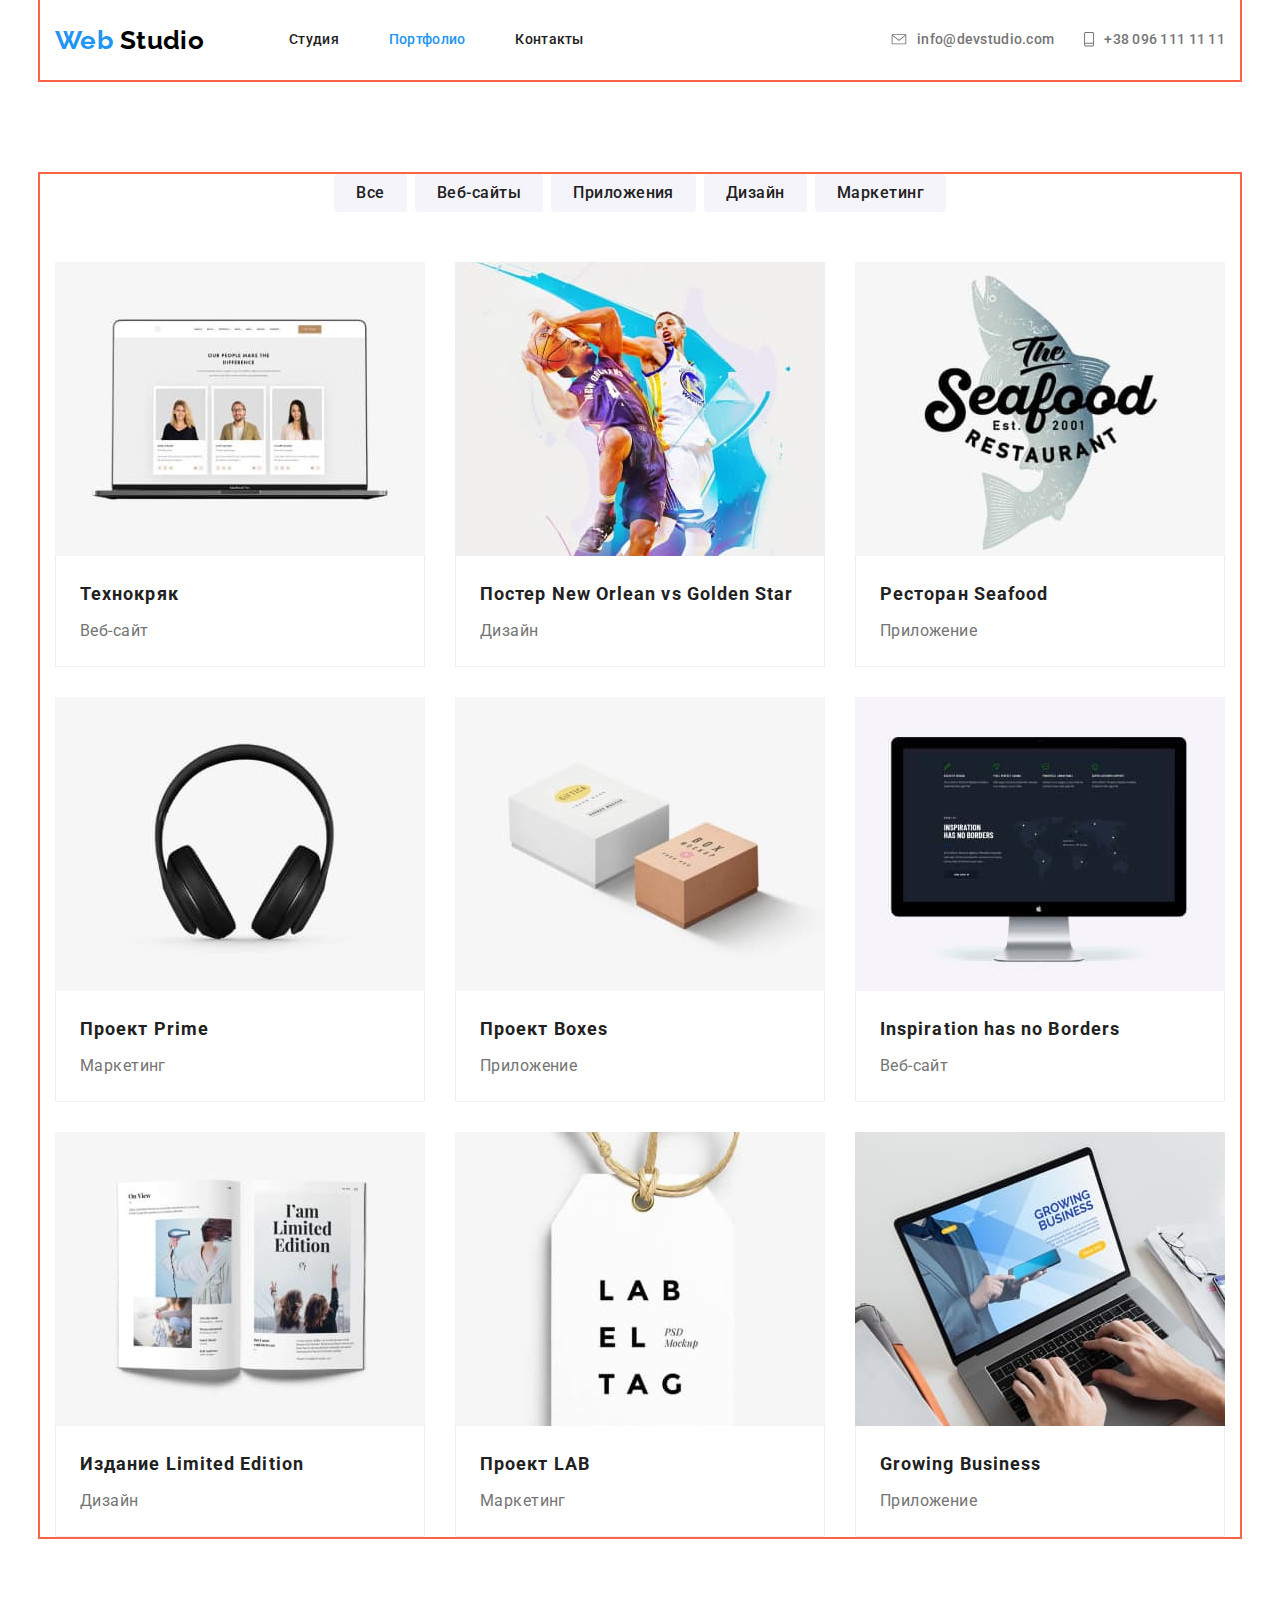
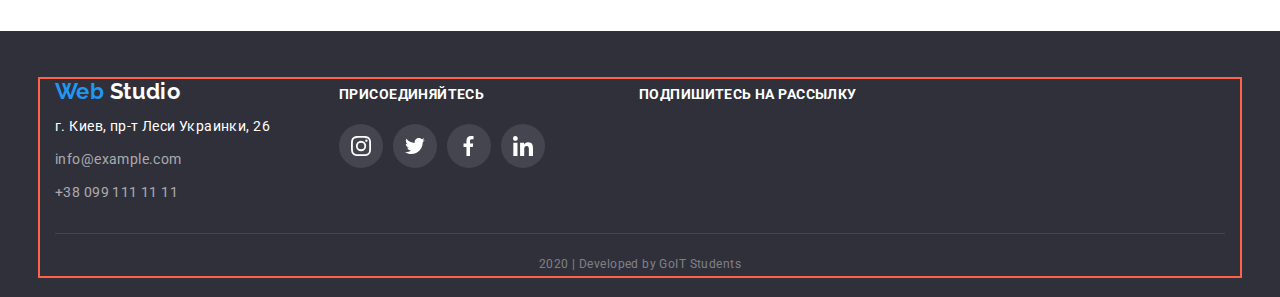
==== portfolio.html @ c9f75ea1 "Обновляет areas и 1 карту в портфолио" ====
<!DOCTYPE html>
<html lang="ru">
  <head>
    <meta charset="UTF-8" />
    <meta name="viewport" content="width=device-width, initial-scale=1.0" />
    <title>Web Studio</title>
    <link
      href="https://fonts.googleapis.com/css2?family=Raleway:wght@700&family=Roboto:wght@400;500;700;900&display=swap"
      rel="stylesheet"
    />
    <link
      rel="stylesheet"
      href="https://cdnjs.cloudflare.com/ajax/libs/modern-normalize/0.6.0/modern-normalize.min.css"
    />
    <link rel="stylesheet" href="./css/style.css" />
  </head>

  <body>
    <!-- Шапка сайта-->
    <header class="header">
      <div class="container header">
        <nav class="main-nav">
          <a href="./index.html" class="header-logo link"
            ><span>Web</span> Studio</a
          >
          <ul class="site-nav list">
            <li class="item"><a href="./index.html" class="link">Студия</a></li>
            <li class="item">
              <a href="" class="link current">Портфолио</a>
            </li>
            <li class="item"><a href="" class="link">Контакты</a></li>
          </ul>
        </nav>

        <ul class="header-contacts list">
          <li class="item">
            <a href="mailto:info@devstudio.com" class="link">
              <svg width="16" height="11" class="contacts-icon">
                <use href="./images/sprite4.svg#icon-envelope"></use>
              </svg>
              info@devstudio.com
            </a>
          </li>
          <li class="item">
            <a href="tel:+380961111111" class="link">
              <svg width="10" height="15" class="contacts-icon">
                <use href="./images/sprite4.svg#icon-phone"></use>
              </svg>
              +38 096 111 11 11
            </a>
          </li>
        </ul>
      </div>
    </header>
    <main>
      <!--Категории-->
      <section class="section portfolio">
        <h1 class="section-title portfolio visually-hidden">Портфолио</h1>
        <div class="container">
          <ul class="categories-list list">
            <li class="item">
              <button type="button" class="button">Все</button>
            </li>
            <li class="item">
              <button type="button" class="button">Веб-сайты</button>
            </li>
            <li class="item">
              <button type="button" class="button">Приложения</button>
            </li>
            <li class="item">
              <button type="button" class="button">Дизайн</button>
            </li>
            <li class="item">
              <button type="button" class="button">Маркетинг</button>
            </li>
          </ul>

          <!--Примеры работ-->

          <ul class="portfolio-list list">
            <li class="item">
              <a href="" class="link card">
                <div class="card-thumb">
                  <img
                    class="portfolio-img"
                    src="./images/portfolio/1technokriak.jpg"
                    alt="Технокряк"
                    width="370"
                    height="294"
                  />

                  <p class="description">
                    Технокряк это современная площадка распространения
                    коронавируса. Компании используют эту платформу для
                    цифрового шпионажа и атак на защищённые сервера конкурентов.
                  </p>
                </div>
                <div class="card-content">
                  <h2 class="name">Технокряк</h2>
                  <p class="type">Веб-сайт</p>
                </div>
              </a>
            </li>
            <li class="item">
              <a href="" class="link card">
                <img
                  class="portfolio-img"
                  src="./images/portfolio/2neworlean.jpg"
                  alt="Постер Нью Орлеан вс Голден Стар"
                  width="370"
                  height="294"
                />
                <div class="card-content">
                  <h2 class="name">Постер New Orlean vs Golden Star</h2>
                  <p class="type">Дизайн</p>

                  <!--  
                  <p class="description">
                  Технокряк это современная площадка распространения
                  коронавируса. Компании используют эту платформу для цифрового
                  шпионажа и атак на защищённые сервера конкурентов.
                  </p> -->
                </div>
              </a>
            </li>
            <li class="item">
              <a href="" class="link card">
                <img
                  class="portfolio-img"
                  src="./images/portfolio/3seafood.jpg"
                  alt="Ресторан Сифуд"
                  width="370"
                  height="294"
                />
                <div class="card-content">
                  <h2 class="name">Ресторан Seafood</h2>
                  <p class="type">Приложение</p>

                  <!-- <p class="description"> 
                  Технокряк это современная площадка распространения
                  коронавируса. Компании используют эту платформу для цифрового
                  шпионажа и атак на защищённые сервера конкурентов.
                </p> -->
                </div>
              </a>
            </li>
            <li class="item">
              <a href="" class="link card">
                <img
                  class="portfolio-img"
                  src="./images/portfolio/4prime.jpg"
                  alt="Проект Прайм"
                  width="370"
                  height="294"
                />
                <div class="card-content">
                  <h2 class="name">Проект Prime</h2>
                  <p class="type">Маркетинг</p>

                  <!-- <p class="description">
                  Технокряк это современная площадка распространения
                  коронавируса. Компании используют эту платформу для цифрового
                  шпионажа и атак на защищённые сервера конкурентов.
                </p> -->
                </div>
              </a>
            </li>
            <li class="item">
              <a href="" class="link card">
                <img
                  class="portfolio-img"
                  src="./images/portfolio/5boxes.jpg"
                  alt="Проект Боксес"
                  width="370"
                  height="294"
                />
                <div class="card-content">
                  <h2 class="name">Проект Boxes</h2>
                  <p class="type">Приложение</p>

                  <!-- <p class="description">
                  Технокряк это современная площадка распространения
                  коронавируса. Компании используют эту платформу для цифрового
                  шпионажа и атак на защищённые сервера конкурентов.
                </p> -->
                </div>
              </a>
            </li>
            <li class="item">
              <a href="" class="link card">
                <img
                  class="portfolio-img"
                  src="./images/portfolio/6inspiration.jpg"
                  alt="Десктоп с сайтом"
                  width="370"
                  height="294"
                />
                <div class="card-content">
                  <h2 class="name">Inspiration has no Borders</h2>
                  <p class="type">Веб-сайт</p>

                  <!-- <p class="description">
                  Технокряк это современная площадка распространения
                  коронавируса. Компании используют эту платформу для цифрового
                  шпионажа и атак на защищённые сервера конкурентов.
                </p> -->
                </div>
              </a>
            </li>
            <li class="item">
              <a href="" class="link card">
                <img
                  class="portfolio-img"
                  src="./images/portfolio/7limitededition.jpg"
                  alt="Издание Лимитед Эдишн"
                  width="370"
                  height="294"
                />
                <div class="card-content">
                  <h2 class="name">Издание Limited Edition</h2>
                  <p class="type">Дизайн</p>

                  <!-- <p class="description">
                  Технокряк это современная площадка распространения
                  коронавируса. Компании используют эту платформу для цифрового
                  шпионажа и атак на защищённые сервера конкурентов.
                </p> -->
                </div>
              </a>
            </li>
            <li class="item">
              <a href="" class="link card">
                <img
                  class="portfolio-img"
                  src="./images/portfolio/8lab.jpg"
                  alt="Проект ЛЭБ"
                  width="370"
                  height="294"
                />
                <div class="card-content">
                  <h2 class="name">Проект LAB</h2>
                  <p class="type">Маркетинг</p>
                  <!-- <p class="description">
                  Технокряк это современная площадка распространения
                  коронавируса. Компании используют эту платформу для цифрового
                  шпионажа и атак на защищённые сервера конкурентов.
                </p> -->
                </div>
              </a>
            </li>
            <li class="item">
              <a href="" class="link card">
                <img
                  class="portfolio-img"
                  src="./images/portfolio/9growingbusiness.jpg"
                  alt="Приложение Растущий Бизнес"
                  width="370"
                  height="294"
                />
                <div class="card-content">
                  <h2 class="name">Growing Business</h2>
                  <p class="type">Приложение</p>
                  <!-- <p class="description">
                  Технокряк это современная площадка распространения
                  коронавируса. Компании используют эту платформу для цифрового
                  шпионажа и атак на защищённые сервера конкурентов.
                </p> -->
                </div>
              </a>
            </li>
          </ul>
        </div>
      </section>
    </main>
    <!--Футер-->
    <footer class="footer">
      <div class="container">
        <div class="footer-content">
          <div class="footer-contacts">
            <a href="./index.html" class="footer-logo link">
              <span>Web</span> Studio</a
            >
            <address class="footer-address">
              <p class="city-address">г. Киев, пр-т Леси Украинки, 26</p>
              <a href="mailto:info@example.com" class="link"
                >info@example.com</a
              >
              <a href="phone:+380991111111" class="link">+38 099 111 11 11</a>
            </address>
          </div>
          <div class="join-social-networks">
            <p class="footer-call-to-action">присоединяйтесь</p>
            <ul class="list footer-social-networks">
              <li class="soc-item">
                <a href="" aria-label="Ссылка на Instagram" class="soc-button">
                  <svg width="20" height="20">
                    <use href="./images/sprite4.svg#icon-instagram"></use>
                  </svg>
                </a>
              </li>
              <li class="soc-item">
                <a href="" aria-label="Ссылка на Twitter" class="soc-button">
                  <svg width="20" height="20">
                    <use href="./images/sprite4.svg#icon-twitter"></use>
                  </svg>
                </a>
              </li>
              <li class="soc-item">
                <a href="" aria-label="Ссылка на Facebook" class="soc-button">
                  <svg width="20" height="20">
                    <use href="./images/sprite4.svg#icon-facebook"></use>
                  </svg>
                </a>
              </li>
              <li class="soc-item">
                <a href="" aria-label="Ссылка на LinkedIn" class="soc-button"
                  ><svg width="20" height="20">
                    <use href="./images/sprite4.svg#icon-linkedin"></use>
                  </svg>
                </a>
              </li>
            </ul>
          </div>

          <div class="subscribe">
            <p class="footer-call-to-action">подпишитесь на рассылку</p>
            <!--Форма подписки-->
          </div>
        </div>

        <p class="footer-copyright">2020 | Developed by GoIT Students</p>
      </div>
    </footer>
  </body>
</html>
---- css/style.css ----
/* основной цвет фона белый  #FFFFFF  */
/* цвет фона за макетом  #E5E5E5  */
/* цвет фона заголовков чем мы занимаемся rgba(47, 48, 58, 0.8) */
/* цвет фона команды  #F5F4FA  */
/* цвет фона футера  #2F303A */
/* черный цвет лого #000000 */
/* основной цвет заголовка #212121 */
/* основной цвет текста #757575 */
/* белый #FFFFFF  */
/* акцент #2196F3 */
/* цвет логотипов клиентов #AFB1B8 */
/* цвет рамки в карточках портфолио #EEEEEE */
/* цвет контактов в футере  rgba(255, 255, 255, 0.6) */
/* цвет копирайта на футере rgba(255, 255, 255, 0.4) */
/* цвет фона иконок соцсетей в футере rgba(255, 255, 255, 0.1) */

:root {
  --primary-white-color: #ffffff;
  --secondary-background-color: #f5f4fa;
  --background-areas-title: rgba(47, 48, 58, 0.8);
  --footer-background-color: #2f303a;
  --background-behind-layout: #e5e5e5;
  --logo-black-color: #000000;
  --title-text-color: #212121;
  --primary-text-color: #757575;
  --accent-color: #2196f3;
  --clients-icons-color: #afb1b8;
  --portfolio-card-border: #eeeeee;
  --footer-contacts-color: rgba(255, 255, 255, 0.6);
  --footer-copyright-color: rgba(255, 255, 255, 0.4);
  --footer-icon-background: rgba(255, 255, 255, 0.1);
}

/* Общий стиль страницы */

body {
  background-color: var(--primary-white-color);
  color: var(--primary-text-color);

  font-family: Roboto, sans-serif;

  font-weight: 400;
  font-size: 14px;
  line-height: 1.71;
  letter-spacing: 0.03em;
}

.link {
  text-decoration: none;
}

.list {
  padding: 0;
  margin: 0;
  list-style: none;
}

.container {
  margin-left: auto;
  margin-right: auto;
  width: 1200px;
  padding-left: 15px;
  padding-right: 15px;
  outline: 2px solid tomato;
}

img {
  display: block;
  max-width: 100%;
  height: auto;
}

.visually-hidden {
  position: absolute;
  width: 1px;
  height: 1px;
  margin: -1px;
  border: 0;
  padding: 0;
  clip: rect(0 0 0 0);
  overflow: hidden;
}

/* Header */
.header.container {
  display: flex;
}
.main-nav {
  display: flex;
  align-items: center;
}
.header-logo {
  color: var(--logo-black-color);
  font-family: Raleway, sans-serif;

  font-weight: 700;
  font-size: 26px;
  line-height: 1.19;
}

.header-logo span {
  color: var(--accent-color);
}

/* Site nav */
.site-nav {
  display: flex;
  margin-left: 85px;
}

.site-nav .item:not(:last-child) {
  margin-right: 50px;
}

.site-nav .link {
  display: block;
  padding-top: 32px;
  padding-bottom: 32px;

  color: var(--title-text-color);

  font-weight: 500;
  line-height: 1.14;
  letter-spacing: 0.02em;
}

.site-nav .link:hover,
.site-nav .link:focus {
  color: var(--accent-color);
}

.site-nav .link.current {
  color: var(--accent-color);
}

/* Header contacts */

.header-contacts {
  display: inline-flex;
  align-items: center;
  margin-left: auto;
}

.header-contacts .item + .item {
  margin-left: 30px;
}

.header-contacts .link {
  display: flex;
  align-items: center;
  padding-top: 32px;
  padding-bottom: 32px;

  color: var(--primary-text-color);
  font-weight: 500;
  line-height: 1.14;
  letter-spacing: 0.02em;
}

.header-contacts .link:hover,
.header-contacts .link:focus {
  color: var(--accent-color);
  --color4: var(--accent-color);
}

.header-contacts .link {
  display: flex;
  align-items: center;
  --color4: var(--primary-text-color);
}
.contacts-icon {
  margin-right: 10px;
}

/* Hero */
.hero {
  text-align: center;
}

/* Overlay */
.overlay {
  max-width: 1600px;
  height: 600px;
  margin-left: auto;
  margin-right: auto;
  background-image: linear-gradient(
      rgba(47, 48, 58, 0.8),
      rgba(47, 48, 58, 0.8)
    ),
    url(../images/hero-background.jpg);

  background-repeat: no-repeat;
  background-position: center;
  background-size: cover;
}

.hero-title {
  margin-top: 0;
  margin-bottom: 30px;
  padding-top: 200px;
  color: var(--primary-white-color);
  font-weight: 900;
  font-size: 44px;
  line-height: 1.36;
  letter-spacing: 0.06em;
  text-transform: uppercase;
}

/* Button */

.button {
  display: inline-block;
  border-radius: 4px;
  padding: 10px 32px;
  min-width: 200px;

  color: var(--title-text-color);
  background-color: var(--secondary-background-color);

  font-weight: 700;
  font-size: 16px;
  line-height: 1.88;
  letter-spacing: 0.06em;
  text-align: center;
}

.button.primary {
  color: var(--primary-white-color);
  background-color: var(--accent-color);
}

.button.primary:hover,
.button.primary:focus {
  color: var(--accent-color);
  background-color: var(--primary-white-color);
}

/* Section */

.section {
  padding-top: 94px;
  padding-bottom: 94px;
}
/* .section.bottom-padding {
  padding-top: 0;
  padding-bottom: 94px;
} */

.section-title {
  margin-top: 0;
  margin-bottom: 50px;
  text-align: center;

  color: var(--title-text-color);

  font-weight: 700;
  font-size: 36px;
  line-height: 1.16;
}

/* Features */

.features-list {
  display: flex;
}

.features-list .item + .item {
  margin-left: 30px;
}

.features .title {
  margin-top: 0;
  margin-bottom: 10px;

  color: var(--title-text-color);

  font-weight: 700;
  font-size: 14px;
  line-height: 1.14;
  text-transform: uppercase;
}

.features p {
  margin-top: 0;
  margin-bottom: 0;
}

.features-icon {
  display: flex;
  justify-content: center;
  align-items: center;
  margin-bottom: 30px;

  height: 120px;
  border-radius: 4px;
  background-color: var(--secondary-background-color);
}

/* Areas */

.areas-list {
  display: flex;
}
.area-img {
  display: block;
  overflow: hidden;
}

.areas-list .item + .item {
  margin-left: 30px;
}

.areas-list > .item {
  position: relative;
  text-align: center;
}

.areas-title {
  position: absolute;
  bottom: 0;
  left: 0;
  display: block;
  margin: 0;
  padding: 27px 0;

  width: 100%;
  height: 70px;

  color: var(--primary-white-color);
  background-color: var(--background-areas-title);

  font-weight: 700;
  font-size: 14px;
  line-height: 1.14;
  text-transform: uppercase;
}

/* Team */
.team {
  background-color: var(--secondary-background-color);
}
.team-list {
  display: flex;
}

.team-list .item {
  box-shadow: 0px 2px 1px rgba(0, 0, 0, 0.2), 0px 1px 1px rgba(0, 0, 0, 0.14),
    0px 1px 3px rgba(0, 0, 0, 0.12);
  overflow: hidden;
  background-color: var(--primary-white-color);
  text-align: center;
}

.team-list .item + .item {
  margin-left: 30px;
}
.team-img {
  display: block;
  margin-bottom: 30px;
}
.team .name {
  margin-top: 0;
  margin-bottom: 10px;

  color: var(--title-text-color);

  font-weight: 500;
  font-size: 16px;
  line-height: 1.18;
}

.team .profession {
  margin-top: 0;
  margin-bottom: 16px;

  font-size: 16px;
  line-height: 1.18;
}

.social-networks-list {
  display: flex;
  padding-bottom: 24px;
  justify-content: center;
}

.social-networks-list .soc-item:not(:last-child) {
  margin-right: 10px;
}

.soc-button {
  display: flex;
  justify-content: center;
  align-items: center;
  width: 44px;
  height: 44px;
  border-radius: 50%;
  fill: var(--clients-icons-color);
}
.soc-button:hover,
.soc-button:focus {
  --color3: var(--primary-white-color);
  background-color: var(--accent-color);
}

/* Clients */
.clients-list {
  display: flex;
}

.clients-list .item + .item {
  margin-left: 30px;
}

.client-icon {
  display: flex;
  justify-content: center;
  align-items: center;

  height: 90px;
  min-width: 170px;

  fill: var(--clients-icons-color);

  border: 1px solid var(--clients-icons-color);
  border-radius: 4px;
}

.client-icon:hover,
.client-icon:focus {
  --color3: var(--accent-color);
  border-color: var(--accent-color);
}

/* Footer */
.footer-content {
  display: flex;
  align-items: baseline;
  padding-bottom: 28px;
}

.footer {
  padding-top: 48px;
  padding-bottom: 21px;

  background-color: var(--footer-background-color);
}
.footer-contacts {
  margin-right: 69px;
}

.join-social-networks .footer-social-networks {
  display: flex;
}

.footer-social-networks .soc-button {
  display: flex;
  justify-content: center;
  align-items: center;
  height: 44px;
  width: 44px;
  background-color: var(--footer-icon-background);
  border-radius: 50%;
  --color3: var(--primary-white-color);
}

.footer-social-networks .soc-button:hover,
.footer-social-networks .soc-button:focus {
  background-color: var(--accent-color);
}

.footer-social-networks .soc-item:not(:last-child) {
  margin-right: 10px;
}

.join-social-networks {
  margin-right: 94px;
}

.subscribe {
  margin-right: auto;
}

.footer-logo {
  display: inline-block;
  margin-bottom: 10px;

  color: var(--primary-white-color);
  font-family: Raleway, sans-serif;

  font-weight: 700;
  font-size: 22px;
  line-height: 1.18;
}

.footer-logo span {
  color: var(--accent-color);
}

.footer-address {
  display: flex;
  flex-direction: column;
  color: var(--primary-white-color);
  font-style: normal;
}

.footer-address .city-address {
  margin-top: 0px;
  margin-bottom: 9px;
}
.footer-address .link {
  color: var(--footer-contacts-color);
}

.footer-address .link:not(:last-child) {
  margin-bottom: 9px;
}

.footer-address .link:hover,
.footer-address .link:focus {
  color: var(--accent-color);
}
.footer .footer-call-to-action {
  margin-top: 0;
  margin-bottom: 21px;

  color: var(--primary-white-color);

  font-weight: 700;
  line-height: 1.14;
  text-transform: uppercase;
}

.footer-copyright {
  margin-top: 0;
  margin-bottom: 0;
  padding-top: 18px;
  color: var(--footer-copyright-color);
  border-top: 1px solid rgba(255, 255, 255, 0.1);

  font-size: 12px;
  line-height: 2;
  text-align: center;
}

/* Portfolio */

.categories-list {
  display: flex;
  justify-content: center;
  margin-bottom: 50px;
}

.categories-list .item + .item {
  margin-left: 8px;
}

.portfolio-list {
  display: flex;
  flex-wrap: wrap;
}
.portfolio-list .item {
  width: calc((100% - 60px) / 3);
  margin-right: 30px;
  margin-bottom: 30px;
  background-color: rgb(123, 167, 167);
}

.portfolio-list .item:nth-child(3n) {
  margin-right: 0;
}

.portfolio-list .item:nth-last-child(-n + 3) {
  margin-bottom: 0;
}

.portfolio-img {
  display: block;
  margin-top: 0;
  margin-bottom: 0;
}

.portfolio .button {
  display: inline-block;
  border-radius: 4px;
  padding: 6px 22px;
  min-width: 73px;
  border: 0;

  background-color: var(--secondary-background-color);

  font-weight: 500;
  font-size: 16px;
  line-height: 1.63;
  letter-spacing: 0.03em;
}

.portfolio .button:hover,
.portfolio .button:focus {
  color: var(--primary-white-color);
  background-color: var(--accent-color);
  box-shadow: 0px 2px 2px rgba(0, 0, 0, 0.12), 0px 1px 2px rgba(0, 0, 0, 0.08),
    0px 3px 1px rgba(0, 0, 0, 0.1);
}

.portfolio .card {
  display: block;
  overflow: hidden;
}
.portfolio-list .item:hover,
.portfolio-list .item:focus {
  box-shadow: 1px 4px 6px rgba(0, 0, 0, 0.16), 0px 4px 4px rgba(0, 0, 0, 0.06),
    0px 1px 1px rgba(0, 0, 0, 0.12);
}

.card-content {
  padding: 20px 24px;
  background-color: var(--primary-white-color);

  border: 1px solid var(--portfolio-card-border);
  border-top: 0;
}

.card-content .name {
  margin-top: 0;
  margin-bottom: 4px;
  color: var(--title-text-color);

  font-weight: 700;
  font-size: 18px;
  line-height: 2;
  letter-spacing: 0.06em;
}
.card-content .type {
  margin-top: 0;
  margin-bottom: 0;

  color: var(--primary-text-color);
  font-size: 16px;
  line-height: 1.88;
}

.card-thumb {
  position: relative;
}

.card-thumb::before {
  position: absolute;
  content: "";
  display: inline-block;
  width: 100%;
  height: 100%;
  background-color: var(--accent-color);
  opacity: 0;
}

.portfolio .description {
  position: absolute;
  display: block;

  margin: 0;
  padding: 63px 24px;
  top: 50%;
  left: 50%;
  transform: translate(-50%, -50%);
  width: 100%;
  height: 100%;

  color: var(--primary-white-color);

  font-size: 18px;
  line-height: 1.56;
  opacity: 0;
}

.card:hover .description,
.card:hover .card-thumb::before {
  opacity: 1;
}
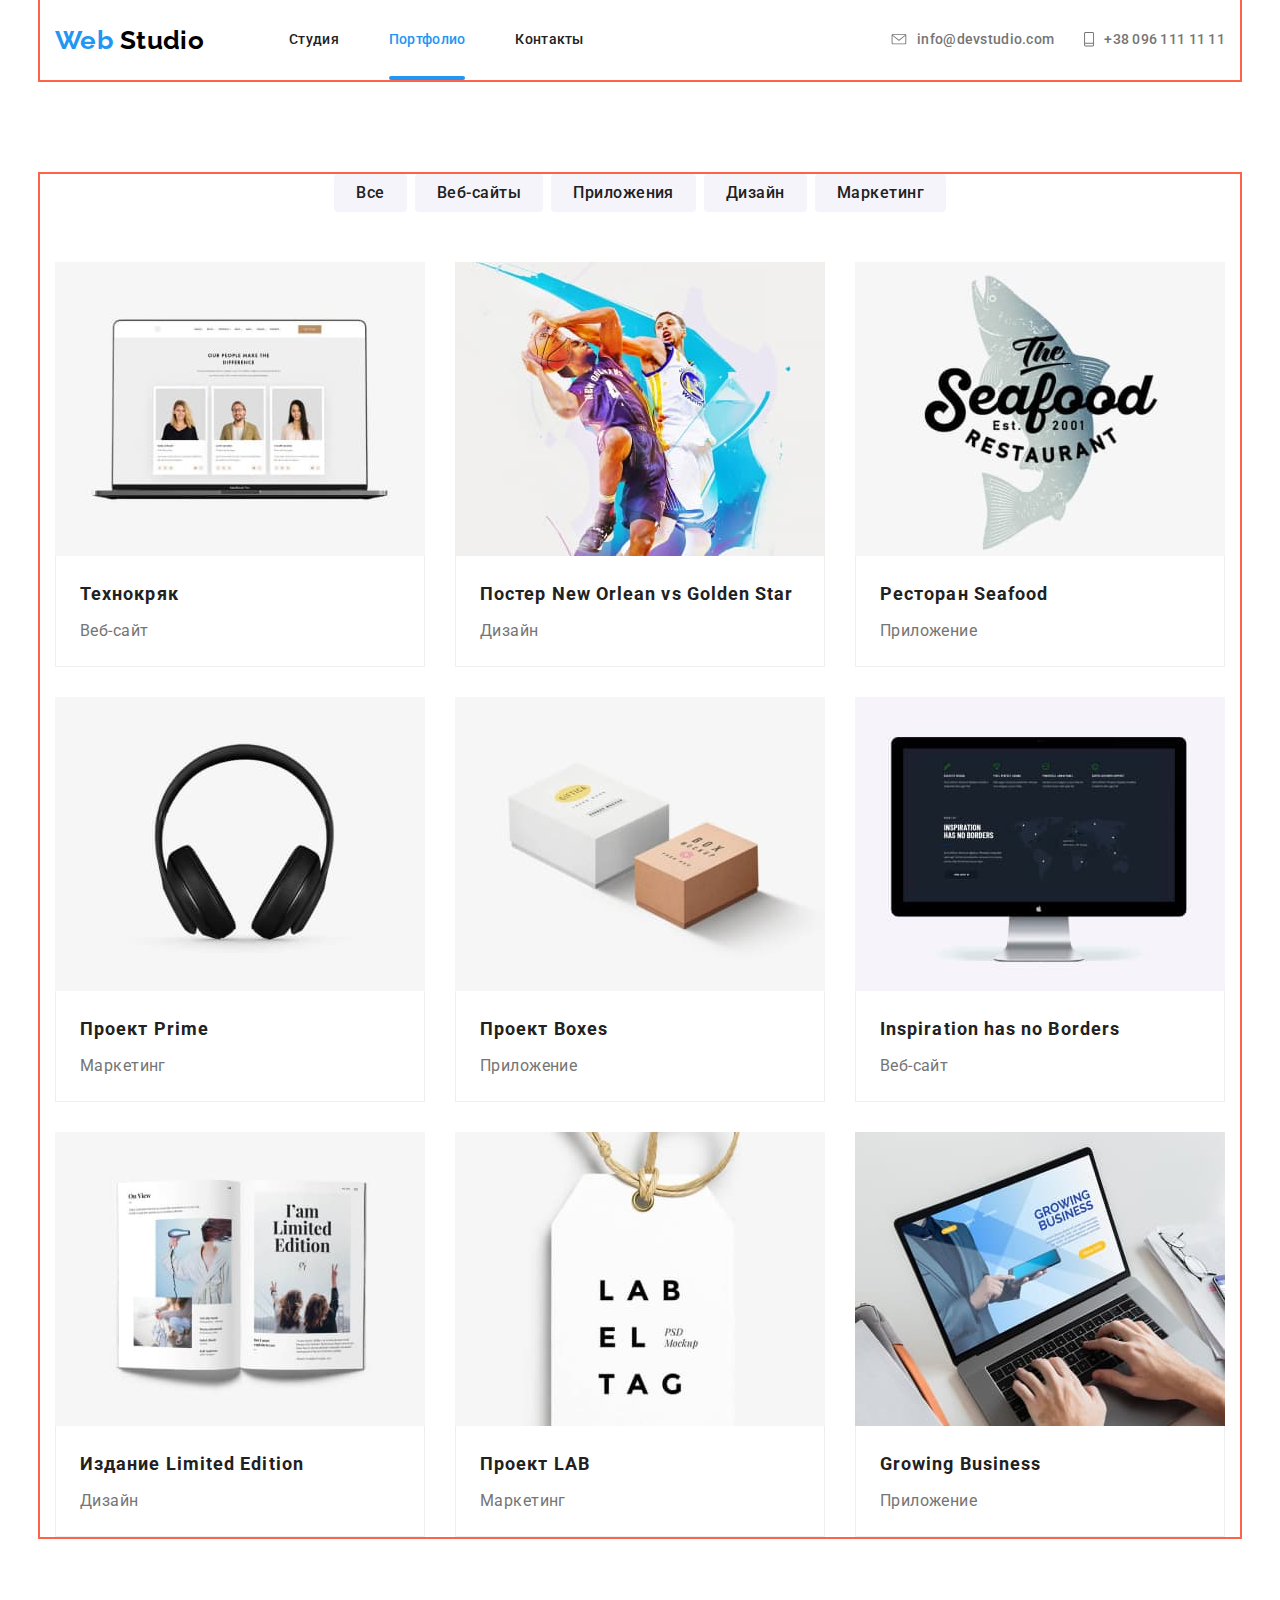
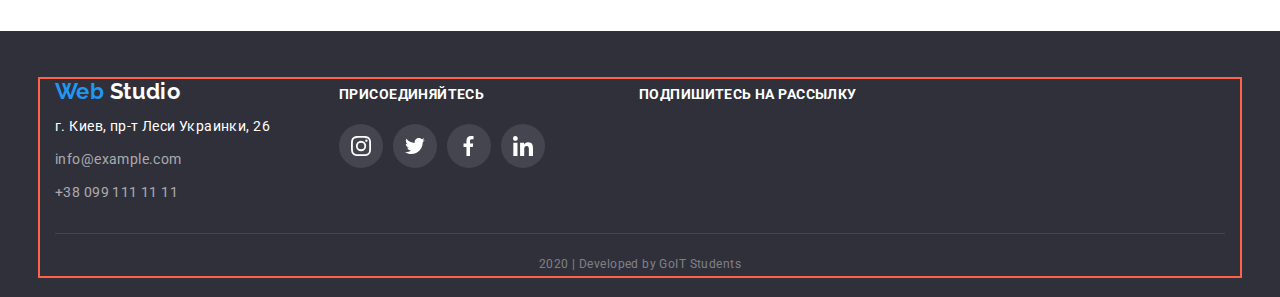
==== commit 7fd079f6: "Добавляет эффекты всем иконкам" ====
--- a/portfolio.html
+++ b/portfolio.html
@@ -25,7 +25,7 @@
           >
           <ul class="site-nav list">
             <li class="item"><a href="./index.html" class="link">Студия</a></li>
-            <li class="item">
+            <li class="item current-item">
               <a href="" class="link current">Портфолио</a>
             </li>
             <li class="item"><a href="" class="link">Контакты</a></li>
--- a/css/style.css
+++ b/css/style.css
@@ -8,6 +8,7 @@
 /* основной цвет текста #757575 */
 /* белый #FFFFFF  */
 /* акцент #2196F3 */
+/* ховер на карточках портфолио rgba(33, 150, 243, 0.9) */
 /* цвет логотипов клиентов #AFB1B8 */
 /* цвет рамки в карточках портфолио #EEEEEE */
 /* цвет контактов в футере  rgba(255, 255, 255, 0.6) */
@@ -24,6 +25,7 @@
   --title-text-color: #212121;
   --primary-text-color: #757575;
   --accent-color: #2196f3;
+  --hover-portfolio-card: rgba(33, 150, 243, 0.9);
   --clients-icons-color: #afb1b8;
   --portfolio-card-border: #eeeeee;
   --footer-contacts-color: rgba(255, 255, 255, 0.6);
@@ -122,6 +124,8 @@
   font-weight: 500;
   line-height: 1.14;
   letter-spacing: 0.02em;
+
+  transition: color 250ms cubic-bezier(0.4, 0, 0.2, 1);
 }
 
 .site-nav .link:hover,
@@ -131,6 +135,22 @@
 
 .site-nav .link.current {
   color: var(--accent-color);
+}
+
+.current-item {
+  position: relative;
+}
+
+.current::after {
+  content: "";
+  position: absolute;
+  bottom: 0;
+  left: 0;
+
+  width: 100%;
+  height: 4px;
+  border-radius: 2px;
+  background: var(--accent-color);
 }
 
 /* Header contacts */
@@ -155,21 +175,24 @@
   font-weight: 500;
   line-height: 1.14;
   letter-spacing: 0.02em;
+
+  transition: color 250ms cubic-bezier(0.4, 0, 0.2, 1);
 }
 
 .header-contacts .link:hover,
 .header-contacts .link:focus {
   color: var(--accent-color);
-  --color4: var(--accent-color);
+  fill: var(--accent-color);
 }
 
 .header-contacts .link {
   display: flex;
+  fill: var(--primary-text-color);
   align-items: center;
-  --color4: var(--primary-text-color);
 }
 .contacts-icon {
   margin-right: 10px;
+  transition: fill 250ms cubic-bezier(0.4, 0, 0.2, 1);
 }
 
 /* Hero */
@@ -227,6 +250,9 @@
 .button.primary {
   color: var(--primary-white-color);
   background-color: var(--accent-color);
+
+  transition: color 250ms cubic-bezier(0.4, 0, 0.2, 1),
+    background-color 250ms cubic-bezier(0.4, 0, 0.2, 1);
 }
 
 .button.primary:hover,
@@ -395,10 +421,13 @@
   height: 44px;
   border-radius: 50%;
   fill: var(--clients-icons-color);
+
+  transition: fill 250ms cubic-bezier(0.4, 0, 0.2, 1),
+    background-color 250ms cubic-bezier(0.4, 0, 0.2, 1);
 }
 .soc-button:hover,
 .soc-button:focus {
-  --color3: var(--primary-white-color);
+  fill: var(--primary-white-color);
   background-color: var(--accent-color);
 }
 
@@ -423,11 +452,14 @@
 
   border: 1px solid var(--clients-icons-color);
   border-radius: 4px;
+
+  transition: fill 250ms cubic-bezier(0.4, 0, 0.2, 1),
+    border-color 250ms cubic-bezier(0.4, 0, 0.2, 1);
 }
 
 .client-icon:hover,
 .client-icon:focus {
-  --color3: var(--accent-color);
+  fill: var(--accent-color);
   border-color: var(--accent-color);
 }
 
@@ -460,7 +492,9 @@
   width: 44px;
   background-color: var(--footer-icon-background);
   border-radius: 50%;
-  --color3: var(--primary-white-color);
+  fill: var(--primary-white-color);
+
+  transition: background-color 250ms cubic-bezier(0.4, 0, 0.2, 1);
 }
 
 .footer-social-networks .soc-button:hover,
@@ -509,6 +543,8 @@
 }
 .footer-address .link {
   color: var(--footer-contacts-color);
+
+  transition: color 250ms cubic-bezier(0.4, 0, 0.2, 1);
 }
 
 .footer-address .link:not(:last-child) {
@@ -592,6 +628,9 @@
   font-size: 16px;
   line-height: 1.63;
   letter-spacing: 0.03em;
+  transition: color 250ms cubic-bezier(0.4, 0, 0.2, 1),
+    background-color 250ms cubic-bezier(0.4, 0, 0.2, 1),
+    box-shadow 250ms cubic-bezier(0.4, 0, 0.2, 1);
 }
 
 .portfolio .button:hover,
@@ -649,7 +688,7 @@
   display: inline-block;
   width: 100%;
   height: 100%;
-  background-color: var(--accent-color);
+  background-color: var(--hover-portfolio-card);
   opacity: 0;
 }
 
@@ -659,6 +698,8 @@
 
   margin: 0;
   padding: 63px 24px;
+  top: 0;
+  left: 0;
   top: 50%;
   left: 50%;
   transform: translate(-50%, -50%);
@@ -676,3 +717,8 @@
 .card:hover .card-thumb::before {
   opacity: 1;
 }
+
+.card:focus .description,
+.card:focus .card-thumb::before {
+  opacity: 1;
+}
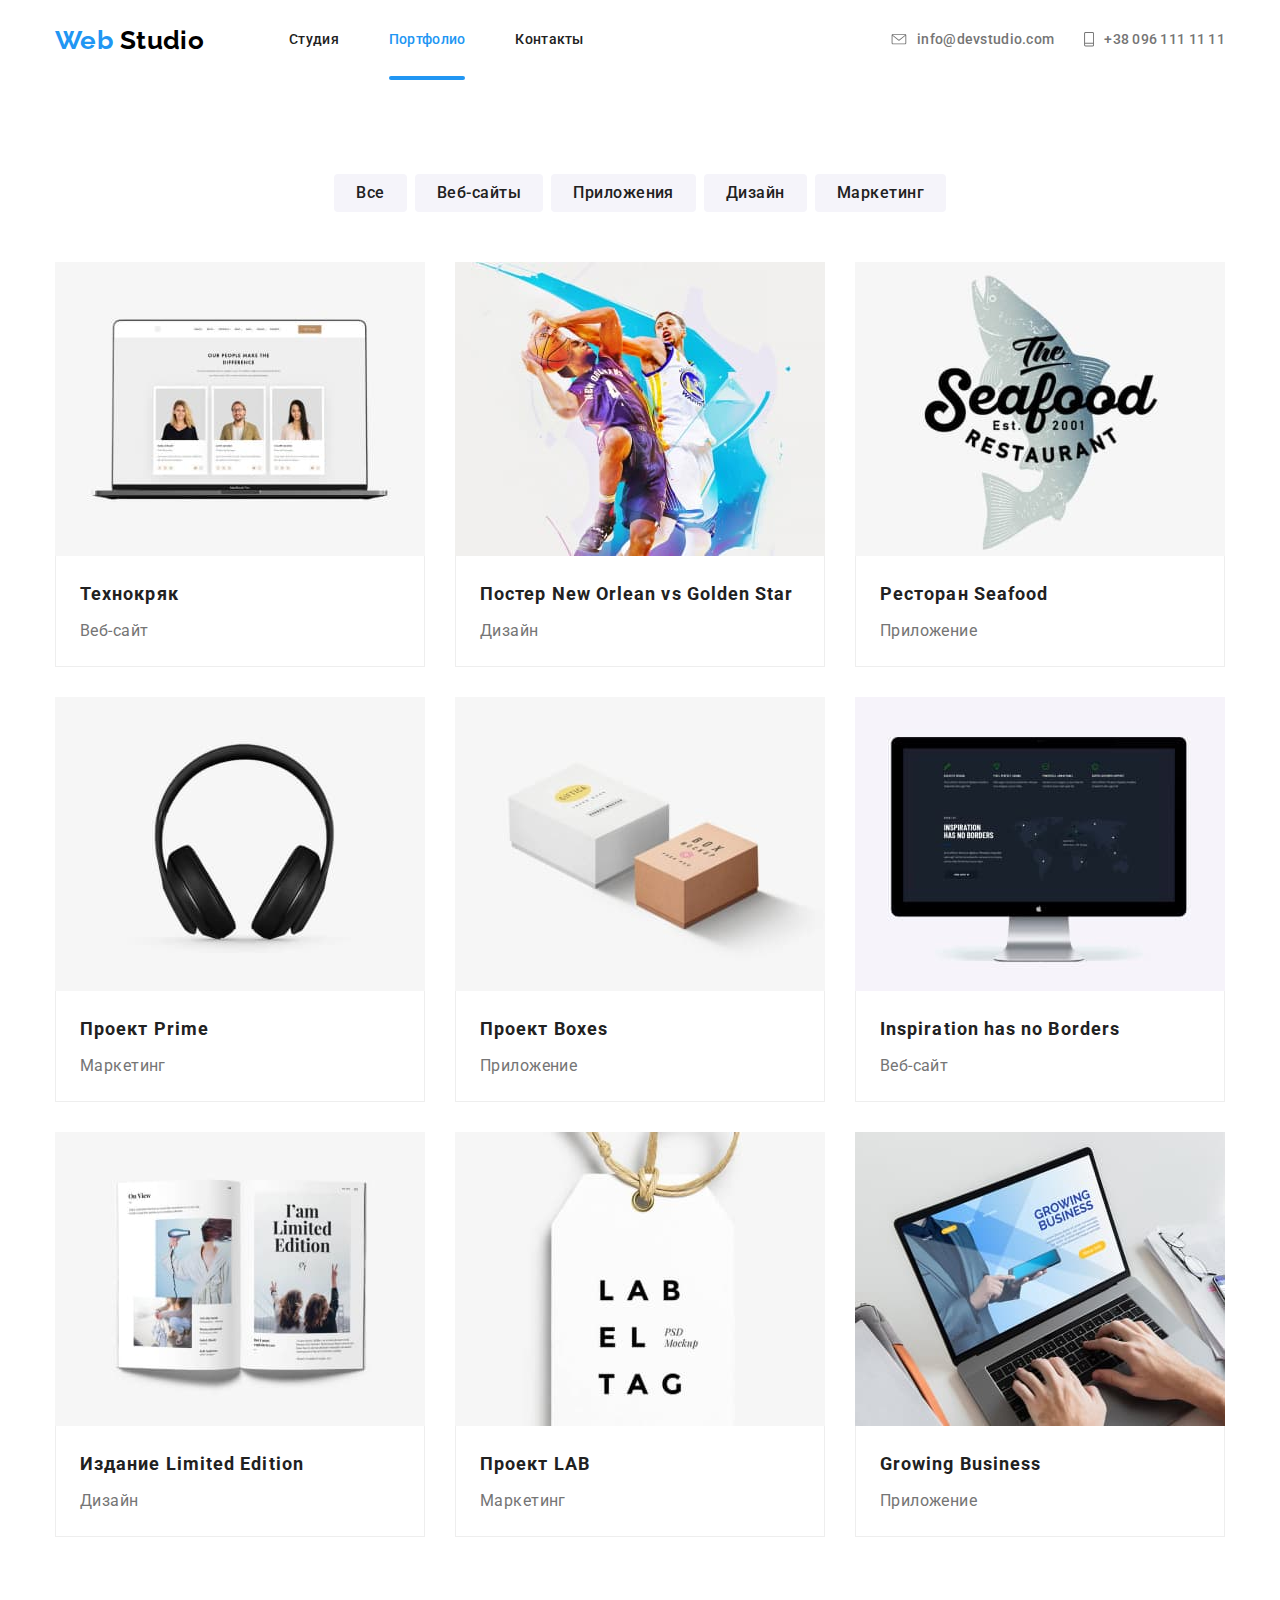
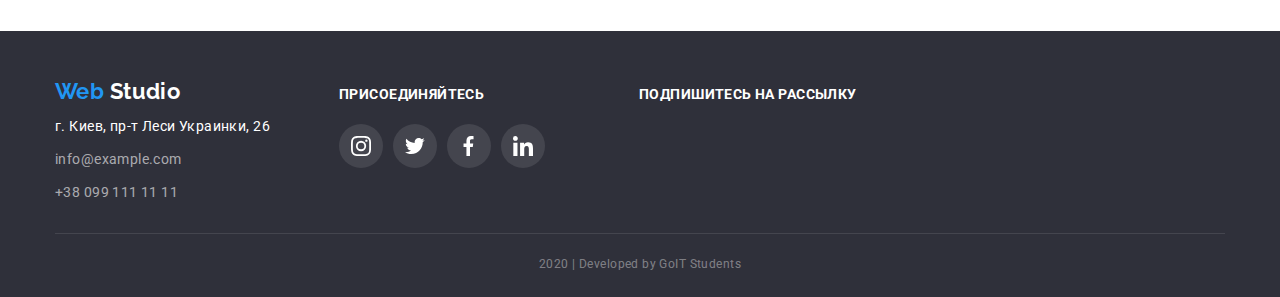
==== commit e6b0aa7f: "Добавляет анимацию карточек портфолио" ====
--- a/portfolio.html
+++ b/portfolio.html
@@ -88,12 +88,14 @@
                     width="370"
                     height="294"
                   />
-
-                  <p class="description">
-                    Технокряк это современная площадка распространения
-                    коронавируса. Компании используют эту платформу для
-                    цифрового шпионажа и атак на защищённые сервера конкурентов.
-                  </p>
+                  <div class="description-overlay">
+                    <p class="description">
+                      Технокряк это современная площадка распространения
+                      коронавируса. Компании используют эту платформу для
+                      цифрового шпионажа и атак на защищённые сервера
+                      конкурентов.
+                    </p>
+                  </div>
                 </div>
                 <div class="card-content">
                   <h2 class="name">Технокряк</h2>
@@ -103,168 +105,201 @@
             </li>
             <li class="item">
               <a href="" class="link card">
-                <img
-                  class="portfolio-img"
-                  src="./images/portfolio/2neworlean.jpg"
-                  alt="Постер Нью Орлеан вс Голден Стар"
-                  width="370"
-                  height="294"
-                />
+                <div class="card-thumb">
+                  <img
+                    class="portfolio-img"
+                    src="./images/portfolio/2neworlean.jpg"
+                    alt="Постер Нью Орлеан вс Голден Стар"
+                    width="370"
+                    height="294"
+                  />
+                  <div class="description-overlay">
+                    <p class="description">
+                      Технокряк это современная площадка распространения
+                      коронавируса. Компании используют эту платформу для
+                      цифрового шпионажа и атак на защищённые сервера
+                      конкурентов.
+                    </p>
+                  </div>
+                </div>
                 <div class="card-content">
                   <h2 class="name">Постер New Orlean vs Golden Star</h2>
                   <p class="type">Дизайн</p>
-
-                  <!--  
-                  <p class="description">
-                  Технокряк это современная площадка распространения
-                  коронавируса. Компании используют эту платформу для цифрового
-                  шпионажа и атак на защищённые сервера конкурентов.
-                  </p> -->
-                </div>
-              </a>
-            </li>
-            <li class="item">
-              <a href="" class="link card">
-                <img
-                  class="portfolio-img"
-                  src="./images/portfolio/3seafood.jpg"
-                  alt="Ресторан Сифуд"
-                  width="370"
-                  height="294"
-                />
+                </div>
+              </a>
+            </li>
+            <li class="item">
+              <a href="" class="link card">
+                <div class="card-thumb">
+                  <img
+                    class="portfolio-img"
+                    src="./images/portfolio/3seafood.jpg"
+                    alt="Ресторан Сифуд"
+                    width="370"
+                    height="294"
+                  />
+                  <div class="description-overlay">
+                    <p class="description">
+                      Технокряк это современная площадка распространения
+                      коронавируса. Компании используют эту платформу для
+                      цифрового шпионажа и атак на защищённые сервера
+                      конкурентов.
+                    </p>
+                  </div>
+                </div>
                 <div class="card-content">
                   <h2 class="name">Ресторан Seafood</h2>
                   <p class="type">Приложение</p>
-
-                  <!-- <p class="description"> 
-                  Технокряк это современная площадка распространения
-                  коронавируса. Компании используют эту платформу для цифрового
-                  шпионажа и атак на защищённые сервера конкурентов.
-                </p> -->
-                </div>
-              </a>
-            </li>
-            <li class="item">
-              <a href="" class="link card">
-                <img
-                  class="portfolio-img"
-                  src="./images/portfolio/4prime.jpg"
-                  alt="Проект Прайм"
-                  width="370"
-                  height="294"
-                />
+                </div>
+              </a>
+            </li>
+            <li class="item">
+              <a href="" class="link card">
+                <div class="card-thumb">
+                  <img
+                    class="portfolio-img"
+                    src="./images/portfolio/4prime.jpg"
+                    alt="Проект Прайм"
+                    width="370"
+                    height="294"
+                  />
+                  <div class="description-overlay">
+                    <p class="description">
+                      Технокряк это современная площадка распространения
+                      коронавируса. Компании используют эту платформу для
+                      цифрового шпионажа и атак на защищённые сервера
+                      конкурентов.
+                    </p>
+                  </div>
+                </div>
                 <div class="card-content">
                   <h2 class="name">Проект Prime</h2>
                   <p class="type">Маркетинг</p>
-
-                  <!-- <p class="description">
-                  Технокряк это современная площадка распространения
-                  коронавируса. Компании используют эту платформу для цифрового
-                  шпионажа и атак на защищённые сервера конкурентов.
-                </p> -->
-                </div>
-              </a>
-            </li>
-            <li class="item">
-              <a href="" class="link card">
-                <img
-                  class="portfolio-img"
-                  src="./images/portfolio/5boxes.jpg"
-                  alt="Проект Боксес"
-                  width="370"
-                  height="294"
-                />
+                </div>
+              </a>
+            </li>
+            <li class="item">
+              <a href="" class="link card">
+                <div class="card-thumb">
+                  <img
+                    class="portfolio-img"
+                    src="./images/portfolio/5boxes.jpg"
+                    alt="Проект Боксес"
+                    width="370"
+                    height="294"
+                  />
+                  <div class="description-overlay">
+                    <p class="description">
+                      Технокряк это современная площадка распространения
+                      коронавируса. Компании используют эту платформу для
+                      цифрового шпионажа и атак на защищённые сервера
+                      конкурентов.
+                    </p>
+                  </div>
+                </div>
                 <div class="card-content">
                   <h2 class="name">Проект Boxes</h2>
                   <p class="type">Приложение</p>
-
-                  <!-- <p class="description">
-                  Технокряк это современная площадка распространения
-                  коронавируса. Компании используют эту платформу для цифрового
-                  шпионажа и атак на защищённые сервера конкурентов.
-                </p> -->
-                </div>
-              </a>
-            </li>
-            <li class="item">
-              <a href="" class="link card">
-                <img
-                  class="portfolio-img"
-                  src="./images/portfolio/6inspiration.jpg"
-                  alt="Десктоп с сайтом"
-                  width="370"
-                  height="294"
-                />
+                </div>
+              </a>
+            </li>
+            <li class="item">
+              <a href="" class="link card">
+                <div class="card-thumb">
+                  <img
+                    class="portfolio-img"
+                    src="./images/portfolio/6inspiration.jpg"
+                    alt="Десктоп с сайтом"
+                    width="370"
+                    height="294"
+                  />
+                  <div class="description-overlay">
+                    <p class="description">
+                      Технокряк это современная площадка распространения
+                      коронавируса. Компании используют эту платформу для
+                      цифрового шпионажа и атак на защищённые сервера
+                      конкурентов.
+                    </p>
+                  </div>
+                </div>
                 <div class="card-content">
                   <h2 class="name">Inspiration has no Borders</h2>
                   <p class="type">Веб-сайт</p>
-
-                  <!-- <p class="description">
-                  Технокряк это современная площадка распространения
-                  коронавируса. Компании используют эту платформу для цифрового
-                  шпионажа и атак на защищённые сервера конкурентов.
-                </p> -->
-                </div>
-              </a>
-            </li>
-            <li class="item">
-              <a href="" class="link card">
-                <img
-                  class="portfolio-img"
-                  src="./images/portfolio/7limitededition.jpg"
-                  alt="Издание Лимитед Эдишн"
-                  width="370"
-                  height="294"
-                />
+                </div>
+              </a>
+            </li>
+            <li class="item">
+              <a href="" class="link card">
+                <div class="card-thumb">
+                  <img
+                    class="portfolio-img"
+                    src="./images/portfolio/7limitededition.jpg"
+                    alt="Издание Лимитед Эдишн"
+                    width="370"
+                    height="294"
+                  />
+                  <div class="description-overlay">
+                    <p class="description">
+                      Технокряк это современная площадка распространения
+                      коронавируса. Компании используют эту платформу для
+                      цифрового шпионажа и атак на защищённые сервера
+                      конкурентов.
+                    </p>
+                  </div>
+                </div>
                 <div class="card-content">
                   <h2 class="name">Издание Limited Edition</h2>
                   <p class="type">Дизайн</p>
-
-                  <!-- <p class="description">
-                  Технокряк это современная площадка распространения
-                  коронавируса. Компании используют эту платформу для цифрового
-                  шпионажа и атак на защищённые сервера конкурентов.
-                </p> -->
-                </div>
-              </a>
-            </li>
-            <li class="item">
-              <a href="" class="link card">
-                <img
-                  class="portfolio-img"
-                  src="./images/portfolio/8lab.jpg"
-                  alt="Проект ЛЭБ"
-                  width="370"
-                  height="294"
-                />
+                </div>
+              </a>
+            </li>
+            <li class="item">
+              <a href="" class="link card">
+                <div class="card-thumb">
+                  <img
+                    class="portfolio-img"
+                    src="./images/portfolio/8lab.jpg"
+                    alt="Проект ЛЭБ"
+                    width="370"
+                    height="294"
+                  />
+                  <div class="description-overlay">
+                    <p class="description">
+                      Технокряк это современная площадка распространения
+                      коронавируса. Компании используют эту платформу для
+                      цифрового шпионажа и атак на защищённые сервера
+                      конкурентов.
+                    </p>
+                  </div>
+                </div>
                 <div class="card-content">
                   <h2 class="name">Проект LAB</h2>
                   <p class="type">Маркетинг</p>
-                  <!-- <p class="description">
-                  Технокряк это современная площадка распространения
-                  коронавируса. Компании используют эту платформу для цифрового
-                  шпионажа и атак на защищённые сервера конкурентов.
-                </p> -->
-                </div>
-              </a>
-            </li>
-            <li class="item">
-              <a href="" class="link card">
-                <img
-                  class="portfolio-img"
-                  src="./images/portfolio/9growingbusiness.jpg"
-                  alt="Приложение Растущий Бизнес"
-                  width="370"
-                  height="294"
-                />
+                </div>
+              </a>
+            </li>
+            <li class="item">
+              <a href="" class="link card">
+                <div class="card-thumb">
+                  <img
+                    class="portfolio-img"
+                    src="./images/portfolio/9growingbusiness.jpg"
+                    alt="Приложение Растущий Бизнес"
+                    width="370"
+                    height="294"
+                  />
+                  <div class="description-overlay">
+                    <p class="description">
+                      Технокряк это современная площадка распространения
+                      коронавируса. Компании используют эту платформу для
+                      цифрового шпионажа и атак на защищённые сервера
+                      конкурентов.
+                    </p>
+                  </div>
+                </div>
                 <div class="card-content">
                   <h2 class="name">Growing Business</h2>
                   <p class="type">Приложение</p>
-                  <!-- <p class="description">
-                  Технокряк это современная площадка распространения
-                  коронавируса. Компании используют эту платформу для цифрового
-                  шпионажа и атак на защищённые сервера конкурентов.
-                </p> -->
                 </div>
               </a>
             </li>
--- a/css/style.css
+++ b/css/style.css
@@ -63,7 +63,7 @@
   width: 1200px;
   padding-left: 15px;
   padding-right: 15px;
-  outline: 2px solid tomato;
+  /* outline: 2px solid tomato; */
 }
 
 img {
@@ -644,9 +644,10 @@
 .portfolio .card {
   display: block;
   overflow: hidden;
-}
-.portfolio-list .item:hover,
-.portfolio-list .item:focus {
+  transition: box-shadow 250ms cubic-bezier(0.4, 0, 0.2, 1);
+}
+.portfolio-list .card:hover,
+.portfolio-list .card:focus {
   box-shadow: 1px 4px 6px rgba(0, 0, 0, 0.16), 0px 4px 4px rgba(0, 0, 0, 0.06),
     0px 1px 1px rgba(0, 0, 0, 0.12);
 }
@@ -680,45 +681,36 @@
 
 .card-thumb {
   position: relative;
-}
-
-.card-thumb::before {
-  position: absolute;
-  content: "";
-  display: inline-block;
+  overflow: hidden;
+}
+
+.portfolio .description {
+  display: block;
+  margin: 0;
+  padding: 63px 24px;
   width: 100%;
   height: 100%;
+
+  color: var(--primary-white-color);
   background-color: var(--hover-portfolio-card);
-  opacity: 0;
-}
-
-.portfolio .description {
+  font-size: 18px;
+  line-height: 1.56;
+}
+.description-overlay {
   position: absolute;
-  display: block;
-
-  margin: 0;
-  padding: 63px 24px;
   top: 0;
   left: 0;
-  top: 50%;
-  left: 50%;
-  transform: translate(-50%, -50%);
   width: 100%;
   height: 100%;
 
-  color: var(--primary-white-color);
-
-  font-size: 18px;
-  line-height: 1.56;
+  transform: translateY(100%);
   opacity: 0;
-}
-
-.card:hover .description,
-.card:hover .card-thumb::before {
+  transition: transform 250ms cubic-bezier(0.4, 0, 0.2, 1),
+    opacity 250ms cubic-bezier(0.4, 0, 0.2, 1);
+}
+
+.card:hover .description-overlay,
+.card:focus .description-overlay {
+  transform: translateY(0);
   opacity: 1;
 }
-
-.card:focus .description,
-.card:focus .card-thumb::before {
-  opacity: 1;
-}
